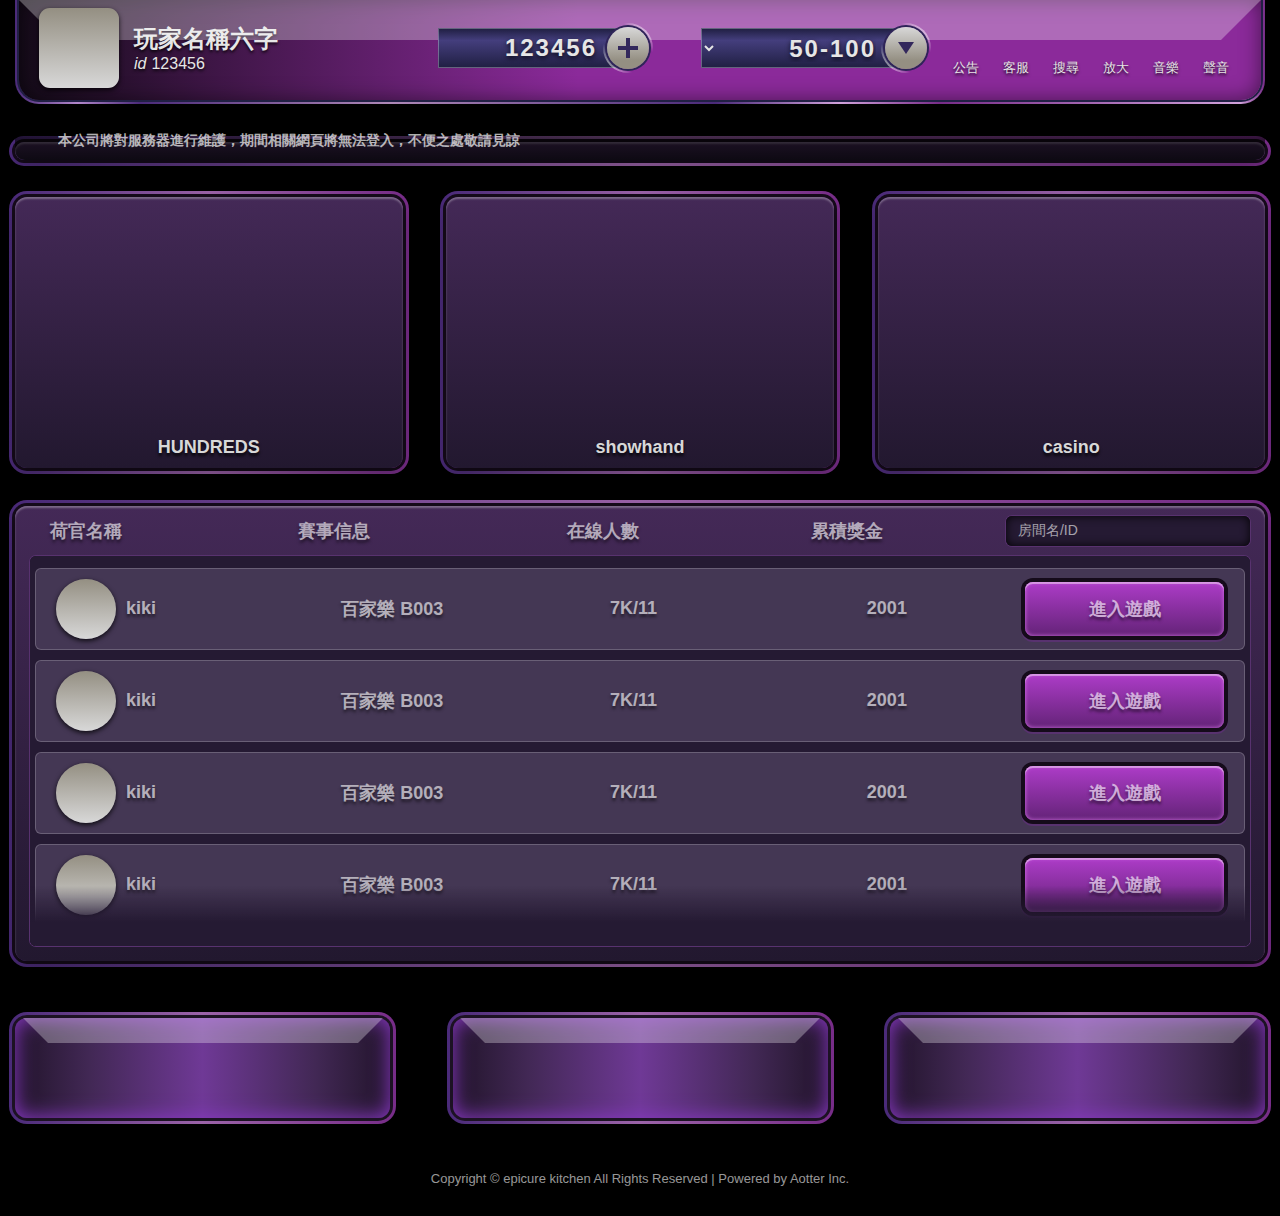
==== home.html @ fd744add "first commit" ====
<!DOCTYPE html>
<html>

<head>
    <meta charset="utf-8">
    <meta name="viewport" content="width=device-width, initial-scale=1, user-scalable=no">
    <link rel="stylesheet" href="css/custom.css">
    <!-- <link href="css/font-awesome/css/font-awesome.min.css" rel="stylesheet" type="text/css"> -->
</head>

<body>
    <div class="home maxWidth">
        <header class="homeNav">
            <nav>
                <div class="user">
                    <div class="left">
                        <i></i>
                    </div>
                    <div class="right">
                        <h4>玩家名稱六字</h4>
                        <p><i>id</i>123456</p>
                    </div>
                </div>
                <div class="menue" id="menue">
                    <ul class="list-flex">
                        <li class='monoy'>
                            <div class="left">
                                <i></i>
                            </div>
                            <div class="mid">
                                <h4>123456</h4>
                            </div>
                            <div class="right">
                                <a class='button2'></a>
                            </div>
                        </li>
                        <li class='Chip'>
                            <div class="left">
                                <i></i>
                            </div>
                            <div class="mid">
                                <select>
                                    <option value="#">50-100</option>
                                    <option value="#">100-1000</option>
                                </select>
                            </div>
                            <div class="right">
                                <a class='button2'></a>
                            </div>
                        </li>
                        <li class='setUp'><a href="#"><i></i><small>公告</small></a></li>
                        <li class='setUp'><a href="#"><i></i><small>客服</small></a></li>
                        <li class='setUp'><a href="#"><i></i><small>搜尋</small></a></li>
                        <li class='setUp'><a href="#"><i></i><small>放大</small></a></li>
                        <li class='setUp'><a href="#"><i></i><small>音樂</small></a></li>
                        <li class='setUp'><a href="#"><i></i><small>聲音</small></a></li>
                    </ul>
                </div>
                <a href="javascript:;" onclick="navButton(this)" ; class='setUps'>
                    <i></i>
                </a>
            </nav>
        </header>
        <section class="homeSlide customBox">
            <ul class="list-unstyled">
                <li>
                    <a href="#"><img src="https://i.imgur.com/O23rZud.jpg" alt=""></a>
                </li>
            </ul>
            <div class="bulletin">
                <i></i>
                <h6>本公司將對服務器進行維護，期間相關網頁將無法登入，不便之處敬請見諒</h6>
            </div>
        </section>
        <section class="Competition">
            <a href='gameRoom.html' class="hundreds customBox">
                <i></i>
                <h2></h2>
                <h5>HUNDREDS</h5>
            </a>
            <a href='gameRoom.html' class="showhand customBox">
                <i></i>
                <h2></h2>
                <h5>showhand</h5>
            </a>
            <a href='gameRoom.html' class="casino customBox">
                <i></i>
                <h2></h2>
                <h5>casino</h5>
            </a>
        </section>
        <section class="game customBox">
            <ul class="top list-flex">
                <li>
                    <h5>荷官名稱</h5>
                </li>
                <li>
                    <h5>賽事信息</h5>
                </li>
                <li>
                    <h5>在線人數</h5>
                </li>
                <li>
                    <h5>累積獎金</h5>
                </li>
                <li>
                    <input type="text" name="fname" value="房間名/ID" class="customInput">
                    <a class="seach"></a>
                </li>
            </ul>
            <div class="bottom">
                <ul>
                    <li>
                        <div class="name">
                            <i></i>
                            <h5>kiki</h5>
                        </div>
                        <div class="message">
                            <i></i>
                            <h5>百家樂 B003</h5>
                        </div>
                        <div class="people">
                            <i></i>
                            <h5>7K/11</h5>
                        </div>
                        <div class="monoy">
                            <i></i>
                            <h5>2001</h5>
                        </div>
                        <div class="enter">
                            <a href='gameRoom.html' class="button">
                                <h5>進入遊戲</h5>
                            </a>
                        </div>
                    </li>
                    <li>
                        <div class="name">
                            <i></i>
                            <h5>kiki</h5>
                        </div>
                        <div class="message">
                            <i></i>
                            <h5>百家樂 B003</h5>
                        </div>
                        <div class="people">
                            <i></i>
                            <h5>7K/11</h5>
                        </div>
                        <div class="monoy">
                            <i></i>
                            <h5>2001</h5>
                        </div>
                        <div class="enter">
                            <a href='gameRoom.html' class="button">
                                <h5>進入遊戲</h5>
                            </a>
                        </div>
                    </li>
                    <li>
                        <div class="name">
                            <i></i>
                            <h5>kiki</h5>
                        </div>
                        <div class="message">
                            <i></i>
                            <h5>百家樂 B003</h5>
                        </div>
                        <div class="people">
                            <i></i>
                            <h5>7K/11</h5>
                        </div>
                        <div class="monoy">
                            <i></i>
                            <h5>2001</h5>
                        </div>
                        <div class="enter">
                            <a href='gameRoom.html' class="button">
                                <h5>進入遊戲</h5>
                            </a>
                        </div>
                    </li>
                    <li>
                        <div class="name">
                            <i></i>
                            <h5>kiki</h5>
                        </div>
                        <div class="message">
                            <i></i>
                            <h5>百家樂 B003</h5>
                        </div>
                        <div class="people">
                            <i></i>
                            <h5>7K/11</h5>
                        </div>
                        <div class="monoy">
                            <i></i>
                            <h5>2001</h5>
                        </div>
                        <div class="enter">
                            <a href='gameRoom.html' class="button">
                                <h5>進入遊戲</h5>
                            </a>
                        </div>
                    </li>
                    <li>
                        <div class="name">
                            <i></i>
                            <h5>kiki</h5>
                        </div>
                        <div class="message">
                            <i></i>
                            <h5>百家樂 B003</h5>
                        </div>
                        <div class="people">
                            <i></i>
                            <h5>7K/11</h5>
                        </div>
                        <div class="monoy">
                            <i></i>
                            <h5>2001</h5>
                        </div>
                        <div class="enter">
                            <a href='gameRoom.html' class="button">
                                <h5>進入遊戲</h5>
                            </a>
                        </div>
                    </li>
                    <li>
                        <div class="name">
                            <i></i>
                            <h5>kiki</h5>
                        </div>
                        <div class="message">
                            <i></i>
                            <h5>百家樂 B003</h5>
                        </div>
                        <div class="people">
                            <i></i>
                            <h5>7K/11</h5>
                        </div>
                        <div class="monoy">
                            <i></i>
                            <h5>2001</h5>
                        </div>
                        <div class="enter">
                            <a href='gameRoom.html' class="button">
                                <h5>進入遊戲</h5>
                            </a>
                        </div>
                    </li>
                </ul>
            </div>
        </section>
        <section class="starGame">
            <a href='gameRoom.html' class="customBox"><i></i><h2></h2></a>
            <a href='gameRoom.html' class="customBox"><i></i><h2></h2></a>
            <a href='gameRoom.html' class="customBox"><i></i><h2></h2></a>
        </section>
        <footer>
            <small>Copyright © epicure kitchen All Rights Reserved | Powered by Aotter Inc.</small>
        </footer>
    </div>
    <script type="text/javascript" src="js/custom.js"></script>
</body>

</html>
---- css/custom.css ----
@charset "UTF-8";
html,
body,
div,
span,
applet,
object,
iframe,
h1,
h2,
h3,
h4,
h5,
h6,
p,
blockquote,
pre,
a,
abbr,
acronym,
address,
big,
cite,
code,
del,
dfn,
em,
font,
img,
ins,
kbd,
q,
s,
samp,
small,
strike,
strong,
sub,
sup,
tt,
var,
b,
u,
i,
center,
dl,
dt,
dd,
ol,
ul,
li,
fieldset,
form,
label,
legend,
table,
caption,
tbody,
tfoot,
thead,
tr,
th,
td {
    margin: 0;
    padding: 0;
    border: 0;
    outline: 0;
    font-size: 100%;
    vertical-align: baseline;
    background: transparent;
}

*,
*:before,
*:after {
    -webkit-box-sizing: border-box;
    -moz-box-sizing: border-box;
    box-sizing: border-box;
}

html {
    font-family: Helvetica, Arila, 'LiHei Pro', 'Microsoft JhengHei', '新細明體', serif;
    -ms-text-size-adjust: 100%;
    -webkit-text-size-adjust: 100%;
    color: #666;
    -webkit-tap-highlight-color: transparent;
    /*iOS*/
    font-smoothing: antialiased;
    text-rendering: optimizeLegibility;
    overflow-x: hidden;
    /* font-size: 87.5%; */
}

body {
    margin: 0;
    background: url('https://i.imgur.com/5rERRuh.jpg') center no-repeat, #000 center;
    background-size: cover;
    min-height: 100vh;
}

hr {
    box-sizing: content-box;
    height: 0;
    overflow: visible;
    margin-top: 21px;
    margin-bottom: 21px;
    border: 0;
    border-top: 1px solid #ecf0f1;
}

h1,
h2,
h3,
h4,
h5,
h6 {
    font-family: inherit;
    font-weight: 700;
    color: inherit;
}

h1 {
    font-size: 60px;
}

h2 {
    font-size: 48px;
}

h3 {
    font-size: 36px;
}

h4 {
    font-size: 24px;
}

h5 {
    font-size: 18px;
}

h6 {
    font-size: 14px;
}

p {
    font-size: 16px;
}

small {
    font-size: 13px;
}

i,
small {
    display: block;
}

b,
strong {
    font-weight: bolder;
}


/*連結*/

a {
    text-decoration: none;
    display: block;
}

a:hover,
a:active {
    outline: 0;
}

a:hover:focus,
a:active:focus {
    outline-color: transparent;
}

:focus {
    outline-width: 0;
}


/*UL*/

.list-flex,
.list-unstyled,
.list-inline {
    padding-left: 0;
    list-style: none;
}

.list-inline>li {
    display: inline-block;
    padding-left: 6px;
    padding-right: 6px;
}

.list-flex {
    display: flex;
    flex-wrap: wrap;
}


/*img*/

img {
    border: 0;
    max-width: 100%;
    vertical-align: middle;
}

.img-responsive {
    display: block;
    width: 100%;
    height: auto;
}


/*form*/

.customInput {
    border: none;
    box-shadow: 0 2px 0 1px #58326f, inset 0 6px 5px rgba(0, 0, 0, .9), inset 0 0 0 20px #251a33;
    background: #251a33;
    border-radius: 6px;
    width: 100%;
    height: 40px;
    padding: 12px;
    color: rgba(255, 255, 255, .6);
    font-size: 14px;
}


/*btn*/

.button {
    border-radius: 8px;
    background: linear-gradient(#ad3cc8, #642378);
    color: #fff;
    display: flex;
    justify-content: center;
    align-items: center;
    box-shadow: inset 0 2px 0 rgba(255, 255, 255, .4), inset 0 0 4px #d770e8, 0 0 0 4px #150b1a, 0 2px 0 4px #58326f;
}

.button>.text {
    text-shadow: 0 5px 4px rgba(0, 0, 0, .8);
}

.button:hover {
    background: linear-gradient(#ba4cd4, #6c2582);
}


/*title*/


/*custom*/

.maxWidth {
    max-width: 1280px;
    margin: auto;
    display: flex;
    flex-wrap: wrap;
    justify-content: space-between;
    min-height: 100vh;
}

@media (max-width: 1340px) {
    .maxWidth {
        padding: 0 15px;
    }
}


/* section {
    padding: 100px 0;
} */

.flex {
    display: flex;
    justify-content: center;
    align-content: center;
}

.customBox {
    background: linear-gradient(#442957, #22182f);
    position: relative;
    box-shadow: 0 10px 20px rgba(0, 0, 0, .3), 0 0 0 4px #150b1a, inset 0 2px 2px rgba(255, 255, 255, .3);
    border-radius: 20px;
}

.customBox::before {
    content: '';
    position: absolute;
    top: 0;
    right: 0;
    bottom: 0;
    left: 0;
    z-index: -1;
    border-radius: 30px;
    background: linear-gradient(to right, #4a2a79, #9b63a8 50%, #772c88);
    margin: -10px;
    box-shadow: 0 10px 20px rgba(0, 0, 0, .7);
}


/*****************************************login************************************/

.login {
    position: relative;
    display: flex;
    flex-direction: column;
    justify-content: space-between;
    min-height: 100vh;
}

.login .language {
    padding: 20px 30px;
    text-align: right;
}

.login .language select {
    border: none;
    background: #000;
    color: #fff;
    opacity: .6;
    font-size: 15px;
    /* font-weight: bold; */
}

.login .box {
    padding: 0 20px;
}

.login .title {
    text-align: center;
}

.login .customBox {
    width: 680px;
    height: 380px;
    padding: 70px 65px 65px;
    margin: auto;
}

.login .customBox>.flex>.left {
    width: calc(100% - 285px);
    display: flex;
    justify-content: center;
    align-items: center;
    padding-right: 80px;
}

.login .customBox>.flex>.right {
    width: 285px;
}

.login .right input+input {
    margin-top: 15px;
}

.login .right .button {
    width: 100%;
    height: 50px;
    margin-top: 30px;
}

.login .right .flex {
    margin-top: 18px;
    justify-content: space-between;
}

.login .right .left {
    width: 145px;
}

.login .right .right {
    width: 120px;
}

.login .right .right .button {
    margin-top: 0;
    height: 40px;
}

.login .service {
    margin-top: 25px;
    display: flex;
    justify-content: center;
    align-items: flex-end;
}

.login .service h4 {
    color: #fff;
    text-shadow: 0 2px 3px rgba(0, 0, 0, .9);
}

.login .service i {
    width: 27px;
    height: 27px;
    background: url('https://i.imgur.com/DABDVmJ.png') no-repeat;
    margin-right: 5px;
}

.login .remark {
    text-align: center;
    padding: 15px;
}

@media (max-width: 780px) {
    .login .customBox {
        width: auto;
        max-width: 380px;
        height: auto;
        padding: 40px;
    }
    .login .customBox>.flex {
        display: block;
    }
    .login .customBox>.flex>.right {
        width: 100%;
    }
    .login .right .button {
        margin-top: 20px;
    }
    .login .customBox>.flex>.left {
        width: 100%;
        padding-right: 0;
        margin-bottom: 30px;
    }
    .login .customBox>.flex>.left img {
        width: 110px;
    }
}

@media (max-width: 480px) {
    .login .customBox {
        padding: 40px 30px;
    }
    .login .right .left {
        width: calc(100% - 120px);
        ;
    }
    .login .right .right {
        width: 100px;
    }
    .login .service i {
        display: none;
    }
}


/*****************************************home************************************/


/*homeNav*/

.homeNav {
    width: 100%;
    margin-bottom: 3%;
    background: linear-gradient(to right, #4a2a79, #b287cb 5%, #4a2a79 10%, #ae88b7 30%, #4a2a79 56%, #d1a2db 66%, #772c88 74%, #d1a2db 98%, #772c88);
    padding: 0 4px 4px;
    border-radius: 0 0 24px 24px;
    height: 104px;
}

.homeNav nav,
.homeNav nav ul li {
    display: flex;
    align-items: center;
}

.homeNav nav {
    padding: 8px 20px 12px;
    justify-content: space-between;
    background: linear-gradient(to right, #150b19, #8b2a9a 45%);
    border-bottom-left-radius: 20px;
    border-bottom-right-radius: 20px;
    position: relative;
    box-shadow: 0 0 0 2px #212044, inset 0 0 20px rgba(0, 0, 0, .5);
}

.homeNav nav::before {
    content: '';
    position: absolute;
    width: 100%;
    height: 0;
    border-color: rgba(255, 255, 255, .3) transparent transparent transparent;
    border-style: solid;
    border-width: 40px;
    left: 0;
    top: 0;
}

.homeNav .user {
    color: #e6e6e6;
    text-shadow: 0 2px 3px rgba(0, 0, 0, .8);
    display: flex;
    align-items: center;
}

.homeNav .user .left {
    margin-right: 15px;
    z-index: 1;
}

.homeNav .user .left i {
    width: 80px;
    height: 80px;
    background: url('https://i.imgur.com/Wcp8I8o.png') no-repeat center;
    background-clip: content-box;
    padding: 2px;
    position: relative;
    border-radius: 12px;
}

.homeNav .user .left i:after {
    content: '';
    position: absolute;
    top: 0;
    right: 0;
    bottom: 0;
    left: 0;
    z-index: -1;
    border-radius: 11px;
    background: linear-gradient( to bottom, #948f82, #d8d8d8);
    box-shadow: 0 2px 5px rgba(0, 0, 0, 0.8);
}

.homeNav .user .right p {
    display: flex;
}

.homeNav .user .right i {
    margin-right: 5px;
}

.homeNav .menue {
    z-index: 2;
}

.homeNav .monoy,
.homeNav .Chip {
    margin: 0 10px;
}

.homeNav .monoy i,
.homeNav .Chip i {
    background: url('https://i.imgur.com/gWvQ2n2.png') no-repeat;
    width: 80px;
    height: 55px;
    z-index: 1;
    position: relative;
}

.homeNav .monoy .mid,
.homeNav .Chip .mid select {
    padding: 5px 25px;
    background: linear-gradient(to bottom, #212044, #443e7d 30%, #212044);
    border: 1px solid rgba(255, 255, 255, .3);
    min-width: 185px;
    letter-spacing: 2px;
    text-align: right;
    margin-left: -40px;
    margin-right: -20px;
    height: 40px;
    font-size: 24px;
    color: inherit;
    font-weight: bold;
    text-shadow: 0 2px 5px rgba(0, 0, 0, .8);
}

.homeNav .monoy .right,
.homeNav .Chip .right {
    background: linear-gradient(to left bottom, #fff, rgba(0, 0, 0, 0) 30%, rgba(0, 0, 0, 0) 70%, #fff);
    padding: 4px;
    border-radius: 50%;
}

.homeNav .monoy .right .button2,
.homeNav .Chip .right .button2 {
    width: 42px;
    height: 42px;
    border-radius: 50%;
    display: flex;
    justify-content: center;
    align-items: center;
    background: linear-gradient(to bottom, #d8d8d8, #948f82 80%);
    box-shadow: 0 0 0 2px #2e2458;
}

.homeNav .monoy .button2,
.homeNav .Chip .button2 {
    position: relative;
}

.homeNav .monoy .button2::before,
.homeNav .monoy .button2::after {
    content: '';
    width: 4px;
    height: 20px;
    background: #33285c;
    position: absolute;
}

.homeNav .monoy .button2::after {
    width: 20px;
    height: 4px;
}

.homeNav .Chip i {
    background: url('https://i.imgur.com/xJEST7K.png') no-repeat;
    width: 68px;
    height: 60px;
}

.homeNav .Chip .mid select {
    min-width: 200px;
    padding: 5px 20px;
}

.homeNav .Chip .mid select,
.homeNav .Chip .mid option {
    text-align-last: right;
    direction: rtl;
}

.homeNav .Chip .button2::before {
    content: '';
    width: 0;
    height: 0;
    border-style: solid;
    border-width: 12px 8px 0 8px;
    border-color: #33285c transparent transparent transparent;
}

.homeNav li {
    color: #e6e6e6;
    text-shadow: 0 2px 3px rgba(0, 0, 0, .8);
    text-align: center;
    margin: 5px;
}

.homeNav .setUp small {
    color: #e6e6e6;
}

.homeNav .setUp i {
    background: url('https://i.imgur.com/fOvqa7E.png') no-repeat center;
    width: 40px;
    height: 40px;
}

.homeNav li:nth-child(4) i {
    background: url('https://i.imgur.com/wsLOZ8X.png') no-repeat center;
}

.homeNav li:nth-child(5) i {
    background: url('https://i.imgur.com/whQE0Db.png') no-repeat center;
}

.homeNav li:nth-child(6) i {
    background: url('https://i.imgur.com/DzspdBc.png') no-repeat center;
}

.homeNav li:nth-child(7) i {
    background: url('https://i.imgur.com/DNfmKYi.png') no-repeat center;
}

.homeNav li:nth-child(8) i {
    background: url('https://i.imgur.com/nfrsCwe.png') no-repeat center;
}

.homeNav .setUps {
    display: none;
    position: absolute;
    width: 40px;
    height: 40px;
    right: 30px;
    z-index: 3;
    align-items: center;
}

.homeNav .setUps i {
    width: 40px;
    height: 4px;
    background: #e6e6e6;
    box-shadow: 0 2px 3px rgba(0, 0, 0, .8);
    position: relative;
    transition: 0.3s;
}

.homeNav .setUps i::after,
.homeNav .setUps i::before {
    content: '';
    width: 100%;
    height: 4px;
    background: #e6e6e6;
    box-shadow: 0 2px 3px rgba(0, 0, 0, .8);
    position: absolute;
    transform: translateY(350%);
    transition: transform 0.3s;
}

.homeNav .setUps i::before {
    top: auto;
    transform: translateY(-350%);
}

.homeNav .setUps:hover i::after {
    transform: translateY(250%);
}

.homeNav .setUps:hover i::before {
    transform: translateY(-250%);
}

.homeNav .setUps.active i::after {
    transform: translateY(0) rotate(-45deg);
}

.homeNav .setUps.active i::before {
    transform: translateY(0) rotate(45deg);
}

.homeNav .setUps.active i {
    background-color: transparent;
    box-shadow: 0 2px 3px rgba(0, 0, 0, 0);
}

@media (max-width: 1240px) {
    .homeNav .menue {
        position: fixed;
        background: rgba(0, 0, 0, .8);
        width: 100vw;
        height: 100vh;
        right: -105%;
        top: 0;
        padding: 75px 20px 30px;
        display: flex;
        transition: .5s
    }
    .homeNav .menue.active {
        right: 0;
    }
    .homeNav .menue ul {
        max-width: 600px;
        min-height: 300px;
        padding: 30px;
        margin: auto;
        background: linear-gradient(#442957, #22182f);
        position: relative;
        box-shadow: 0 10px 20px rgba(0, 0, 0, .3), 0 0 0 4px #150b1a, inset 0 2px 2px rgba(255, 255, 255, .3);
        border-radius: 20px;
        display: flex;
        justify-content: space-between;
        flex-wrap: wrap;
    }
    .homeNav .menue ul::before {
        content: '';
        position: absolute;
        top: 0;
        right: 0;
        bottom: 0;
        left: 0;
        z-index: -1;
        border-radius: 28px;
        background: linear-gradient(to right, #4a2a79, #9b63a8 50%, #772c88);
        margin: -8px;
        box-shadow: 0 10px 20px rgba(0, 0, 0, .7);
    }
    .homeNav li.monoy,
    .homeNav li.Chip {
        width: 48%;
        margin: 0 0 20px;
        position: relative;
    }
    .homeNav li.setUp {
        width: 30%;
        margin: 8px;
    }
    .homeNav li.setUp a {
        width: 100%;
        padding: 10px;
        border-radius: 8px;
        background: linear-gradient(#ad3cc8, #642378);
        color: #fff;
        display: flex;
        justify-content: center;
        align-items: center;
        box-shadow: inset 0 2px 0 rgba(255, 255, 255, .4), inset 0 0 4px #d770e8, 0 0 0 4px #150b1a, 0 2px 0 4px #58326f;
    }
    .homeNav li.setUp small {
        font-size: 18px;
        font-weight: bold;
        margin-left: 7px;
        margin-bottom: 3px;
        text-shadow: 0 3px 2px rgba(0, 0, 0, .8);
    }
    .homeNav .setUps {
        display: flex;
    }
}

@media (max-width: 740px) {
    .homeNav .monoy .mid,
    .homeNav .Chip .mid,
    .homeNav .Chip .mid select,
    .homeNav li.monoy,
    .homeNav li.Chip {
        width: 100%;
    }
    .homeNav .Chip .mid {
        padding: 0 30px;
    }
    .homeNav .Chip .mid select {
        margin-left: 0;
        margin-right: 0;
    }
    .homeNav .Chip .left,
    .homeNav .Chip .right {
        position: absolute;
        top: -5px;
        left: 0;
    }
    .homeNav .Chip .right {
        left: auto;
        right: 0;
    }
    .homeNav li.setUp {
        width: 47%;
    }
}

@media (max-width: 660px) {
    /* .homeNav  .Chip .mid select {
        width: 130%;
    } */
    .homeNav .menue ul {
        padding: 20px 10px;
    }
    .homeNav li.monoy,
    .homeNav li.Chip {
        margin: 0 0 10px;
    }
    .homeNav li.setUp {
        width: 100%;
    }
    .homeNav li.setUp a {
        padding: 5px 10px;
    }
}

@media (max-width: 420px) {
    .homeNav {
        height: 83px;
    }
    .homeNav nav {
        padding: 8px 10px 12px;
    }
    .homeNav .user .left {
        margin-right: 5px;
    }
    .homeNav .user .left i {
        width: 60px;
        height: 60px;
    }
    .homeNav .user .right h4 {
        font-size: 18px;
    }
    .homeNav .setUps {
        right: 15px;
    }
}

.home .customBox {
    box-shadow: 0 10px 20px rgba(0, 0, 0, .3), 0 0 0 3px #150b1a, inset 0 2px 2px rgba(255, 255, 255, .3);
    border-radius: 12px;
}

.home .customBox::before {
    margin: -6px;
    border-radius: 18px;
}


/*homeSlide*/

.home .homeSlide {
    width: 40%;
    position: relative;
    margin-bottom: 3%;
}

.home .homeSlide ul {
    border-radius: 10px;
    overflow: hidden;
}

.home .homeSlide img {
    width: 100%;
}

.home .homeSlide .bulletin {
    position: absolute;
    bottom: 0;
    display: flex;
    align-items: center;
    width: 100%;
    background: linear-gradient(to bottom, rgba(0, 0, 0, 0), rgba(0, 0, 0, .6) 60%);
    height: 50px;
    padding: 20px 5px 5px;
    border-radius: 10px;
}

.home .homeSlide .bulletin i {
    background: url('https://i.imgur.com/jeAuH46.png') no-repeat center;
    width: 28px;
    height: 28px;
    margin-right: 10px;
    flex-shrink: 0;
}

.home .homeSlide .bulletin h6 {
    overflow: hidden;
    white-space: nowrap;
    margin-bottom: 3px;
    color: rgba(255, 255, 255, .7);
}

.home .Competition {
    width: 58%;
    display: flex;
    justify-content: space-between;
    margin-bottom: 3%;
    flex-wrap: wrap;
}

.home .Competition>.customBox {
    width: 31%;
    text-align: center;
    padding: 20px 0 5px;
    background: url('https://i.imgur.com/WSfuQCE.png') no-repeat bottom right, linear-gradient(#442957, #22182f);
    cursor: pointer;
}

.home .Competition>.customBox:before {
    transition: .5s
}

.home .Competition>.customBox:hover:before {
    box-shadow: 0 0 20px rgb(224, 117, 255);
}

.home .Competition>.customBox i {
    width: 180px;
    height: 180px;
    margin: auto;
}

.home .Competition>.customBox h2 {
    /* width: 150px; */
    height: 50px;
    margin: auto;
}

.home .Competition>.customBox h5 {
    color: #d8d8d8;
    text-shadow: 0 3px 3px rgba(0, 0, 0, .8);
}

.home .hundreds i {
    background: url('https://i.imgur.com/EViNVXq.png') no-repeat center;
    background-size: 100%;
}

.home .hundreds h2 {
    background: url('https://i.imgur.com/fr9QGAd.png') no-repeat center;
}

.home .showhand i {
    background: url('https://i.imgur.com/dcagMyT.png') no-repeat center;
    background-size: 100%;
}

.home .showhand h2 {
    background: url('https://i.imgur.com/1Us1N1L.png') no-repeat center;
}

.home .casino i {
    background: url('https://i.imgur.com/K7aY36n.png') no-repeat center;
    background-size: 100%;
}

.home .casino h2 {
    background: url('https://i.imgur.com/xoYwb9i.png') no-repeat center;
}

.home .game {
    width: 70%;
    margin-bottom: 3%;
}

.home .game h5 {
    color: #fff;
    opacity: .6;
    text-shadow: 0 3px 3px rgba(0, 0, 0, .8);
}

.home .game .top {
    padding: 10px 15px;
    align-items: center;
    justify-content: space-between;
    flex-wrap: inherit;
}

.home .game .top li:not(:nth-child(5)) {
    /* flex-shrink: 0; */
}

.home .game .top li:nth-child(1) {
    padding-left: 20px;
    width: 22%;
}

.home .game .top li:nth-child(2) {
    width: 22%;
}

.home .game .top li:nth-child(3) {
    width: 20%;
}

.home .game .top li:nth-child(4) {
    width: 16%;
}

.home .game .top li:nth-child(5) {
    width: 20%;
}

.home .game .top .customInput {
    height: 30px;
    padding: 5px 30px 5px 12px;
    box-shadow: 0 0 0 1px #58326f, inset 0 0 10px rgba(0, 0, 0, .9), inset 0 0 0 20px #251a33;
}

.home .game .top li:last-child {
    position: relative;
}

.home .game .top .seach {
    width: 25px;
    height: 25px;
    position: absolute;
    background: url('https://i.imgur.com/chqaeGI.png') no-repeat center;
    right: 5px;
    top: 5px;
}

.home .game .bottom {
    margin: 0 15px 15px;
    position: relative;
    box-shadow: 0 0 0 1px #58326f, inset 0 0 10px rgba(0, 0, 0, .9);
    border-radius: 6px;
    overflow: hidden;
}

.home .game .bottom::after {
    content: '';
    width: 100%;
    height: 60px;
    position: absolute;
    bottom: 0;
    background: linear-gradient(transparent, #251a33 60%);
    left: 0;
    z-index: 1;
}

.home .game .bottom ul {
    background: #251a33;
    padding: 12px 5px;
    height: 390px;
    overflow-y: scroll;
}

.home .game .bottom ul::-webkit-scrollbar-track {
    /* -webkit-box-shadow: inset 0 0 6px rgba(0, 0, 0, 0.3); */
    border-radius: 10px;
    background-color: #443754;
}

.home .game .bottom ul::-webkit-scrollbar {
    width: 12px;
    background-color: #443754;
}

.home .game .bottom ul::-webkit-scrollbar-thumb {
    border-radius: 10px;
    /* -webkit-box-shadow: inset 0 0 6px rgba(0, 0, 0, .3); */
    background-color: #a69bad;
}

.home .game .bottom li {
    padding: 10px 20px;
    border-radius: 6px;
    background: #443754;
    border: 1px solid rgba(255, 255, 255, .2);
    /* justify-content: space-between; */
    display: flex;
    flex-wrap: wrap;
}

.home .game .bottom li+li {
    margin-top: 10px;
}

.home .game .bottom li>div {
    display: flex;
    align-items: center;
    z-index: 1;
}

.home .game .bottom .name {
    width: 21%;
}

.home .game .bottom .name i {
    width: 60px;
    height: 60px;
    background: url('https://i.imgur.com/Wcp8I8o.png') no-repeat center;
    background-clip: content-box;
    padding: 1px;
    position: relative;
    border-radius: 50%;
    margin-right: 10px;
}

.home .game .bottom .name i:after {
    content: '';
    position: absolute;
    top: 0;
    right: 0;
    bottom: 0;
    left: 0;
    z-index: -1;
    border-radius: 50%;
    background: linear-gradient( to bottom, #948f82, #d8d8d8);
    box-shadow: 0 2px 5px rgba(0, 0, 0, 0.8);
}

.home .game .bottom .message {
    width: 23%;
}

.home .game .bottom .people {
    width: 22%;
}

.home .game .bottom .monoy {
    width: 17%;
}

.home .game .bottom .message i,
.home .game .bottom .monoy i,
.home .game .bottom .people i {
    width: 35px;
    height: 30px;
    background: url('https://i.imgur.com/MQOKaJM.png') no-repeat center;
    margin-right: 5px;
}

.home .game .bottom .monoy i {
    background: url('https://i.imgur.com/B9NdtBp.png') no-repeat center;
}

.home .game .bottom .message i {
    background: url('https://i.imgur.com/CTgqUxy.png') no-repeat center;
}

.home .game .bottom .enter {
    width: 17%;
}

.home .game .bottom .button {
    padding: 15px;
    width: 100%;
}

.home .starGame {
    width: 28%;
    margin-bottom: 3%;
    display: flex;
    flex-direction: column;
    justify-content: space-between;
    flex-wrap: wrap;
}

.home .starGame a {
    position: relative;
    margin-top: 40px;
    /* padding: 35px 20px 20px 135px; */
    background: linear-gradient(to right, #21142a, #422855 20%, #6f3996 50%, #422855 80%, #21142a);
    box-shadow: 0 0 0 3px #1c1223, inset 0 0 20px 1px rgb(136, 56, 195);
    padding: 20px 15px;
    display: flex;
    justify-content: center;
    height: 100px;
    width: 100%;
}

.home .starGame a::after {
    content: '';
    position: absolute;
    width: 96%;
    height: 0;
    border-color: rgba(255, 255, 255, .3) transparent transparent transparent;
    border-style: solid;
    border-width: 25px;
    left: 2%;
    top: 0;
}

.home .starGame .customBox:before {
    transition: .5s
}

.home .starGame .customBox:hover:before {
    box-shadow: 0 0 20px rgb(224, 117, 255);
}

.home .starGame i {
    position: relative;
    bottom: 50px;
    width: 140px;
    height: 140px;
    z-index: 1;
}

.home .starGame a:last-child i {
    width: 125px;
}

.home .starGame h2 {
    width: 205px;
    /* height: 55px; */
    position: relative;
    /* top: 6px; */
}

.home .starGame a:nth-child(1) i {
    background: url('https://i.imgur.com/C8kUZEC.png') no-repeat center;
    background-size: 100%;
}

.home .starGame a:nth-child(1) h2 {
    background: url('https://i.imgur.com/AtB5mb7.png') no-repeat center;
    background-size: 100%;
}

.home .starGame a:nth-child(2) i {
    background: url('https://i.imgur.com/QzOtcBd.png') no-repeat center;
    background-size: 100%;
}

.home .starGame a:nth-child(2) h2 {
    background: url('https://i.imgur.com/h8MfCb8.png') no-repeat center;
    background-size: 100%;
}

.home .starGame a:nth-child(3) i {
    background: url('https://i.imgur.com/5lZkePN.png') no-repeat center;
    background-size: 100%;
}

.home .starGame a:nth-child(3) h2 {
    background: url('https://i.imgur.com/e8HY5hN.png') no-repeat center;
    background-size: 100%;
}

.home footer {
    margin-top: -20px;
}

footer {
    color: rgba(255, 255, 255, .6);
    width: 100%;
    text-align: center;
    padding: 15px;
    min-height: 45px;
}

@media (max-width: 1340px) {
    /* .home {
        padding: 0 40px;
    } */
    .home .game,
    .home .starGame,
    .home .Competition,
    .home .homeSlide {
        width: 100%;
    }
    .home .Competition>.customBox {
        padding: 10px 0;
    }
    .home .starGame {
        flex-direction: row;
    }
    .home .starGame a {
        width: 30%;
        margin-top: 20px;
    }
    footer {
        margin-top: 0;
        padding: 15px 20px 30px;
    }
    .home footer {
        margin-top: 0;
    }
}

@media (max-width: 1100px) {
    .home .starGame a {
        height: 90px;
    }
}

@media (max-width: 890px) {
    .home .starGame a {
        height: 75px;
    }
    .home .game .top li:nth-child(1),
    .home .game .top li:nth-child(3),
    .home .game .top li:nth-child(4) {
        display: none;
    }
    .home .game .top li:last-child {
        width: 40%;
    }
    .home .game .bottom ul {
        display: flex;
        flex-wrap: wrap;
        justify-content: space-around;
        padding: 8px;
    }
    .home .game .bottom li+li,
    .home .game .bottom li {
        width: 49%;
        margin: 5px 0;
    }
    .home .game .bottom .enter,
    .home .game .bottom .monoy,
    .home .game .bottom .people,
    .home .game .bottom .message,
    .home .game .bottom .name {
        width: 100%;
        margin-bottom: 10px;
        display: flex;
        justify-content: space-between;
    }
}

@media (max-width: 780px) {
    /* .home {
        padding: 0 20px;
    } */
    .home .starGame a {
        height: 70px;
        padding: 15px 10px;
    }
}

@media (max-width: 620px) {
    .home .homeNav {
        margin-bottom: 15px;
    }
    .home .game,
    .home .homeSlide,
    .home .Competition {
        margin-bottom: 20px;
    }
    .home .Competition>.customBox+a {
        margin-top: 20px;
    }
    .home .game .top li:nth-child(2) {
        width: 80px;
        flex-shrink: 0;
    }
    .home .game .top li:last-child {
        width: calc(100% - 100px);
    }
    .home .game .top {
        padding: 10px;
    }
    .home .game .bottom {
        margin: 0 10px 10px;
    }
    .home .game .bottom li+li,
    .home .game .bottom li,
    .home .Competition>.customBox {
        width: 100%;
    }
    .home .starGame a {
        width: 100%;
        height: 100px;
        margin-top: 50px;
        justify-content: flex-start;
        padding: 20px;
    }
    .home .starGame a:first-child {
        margin-top: 30px;
    }
    .home .starGame a:last-child i {
        width: 120px;
    }
}

@media (max-width: 480px) {
    .home .starGame a {
        padding: 20px 15px 20px 5px;
    }
}


/*****************************************gameRoom************************************/

.gameRoom.maxWidth {
    display: block;
}

.gameRoom .homeNav {
    margin-bottom: 20px;
}

.gameRoom canvas {
    width: 100%;
    border: 3px solid #5a3682;
    border-radius: 12px;
    background: #120e17;
    /* background: #555; */
    padding: 2px;
}
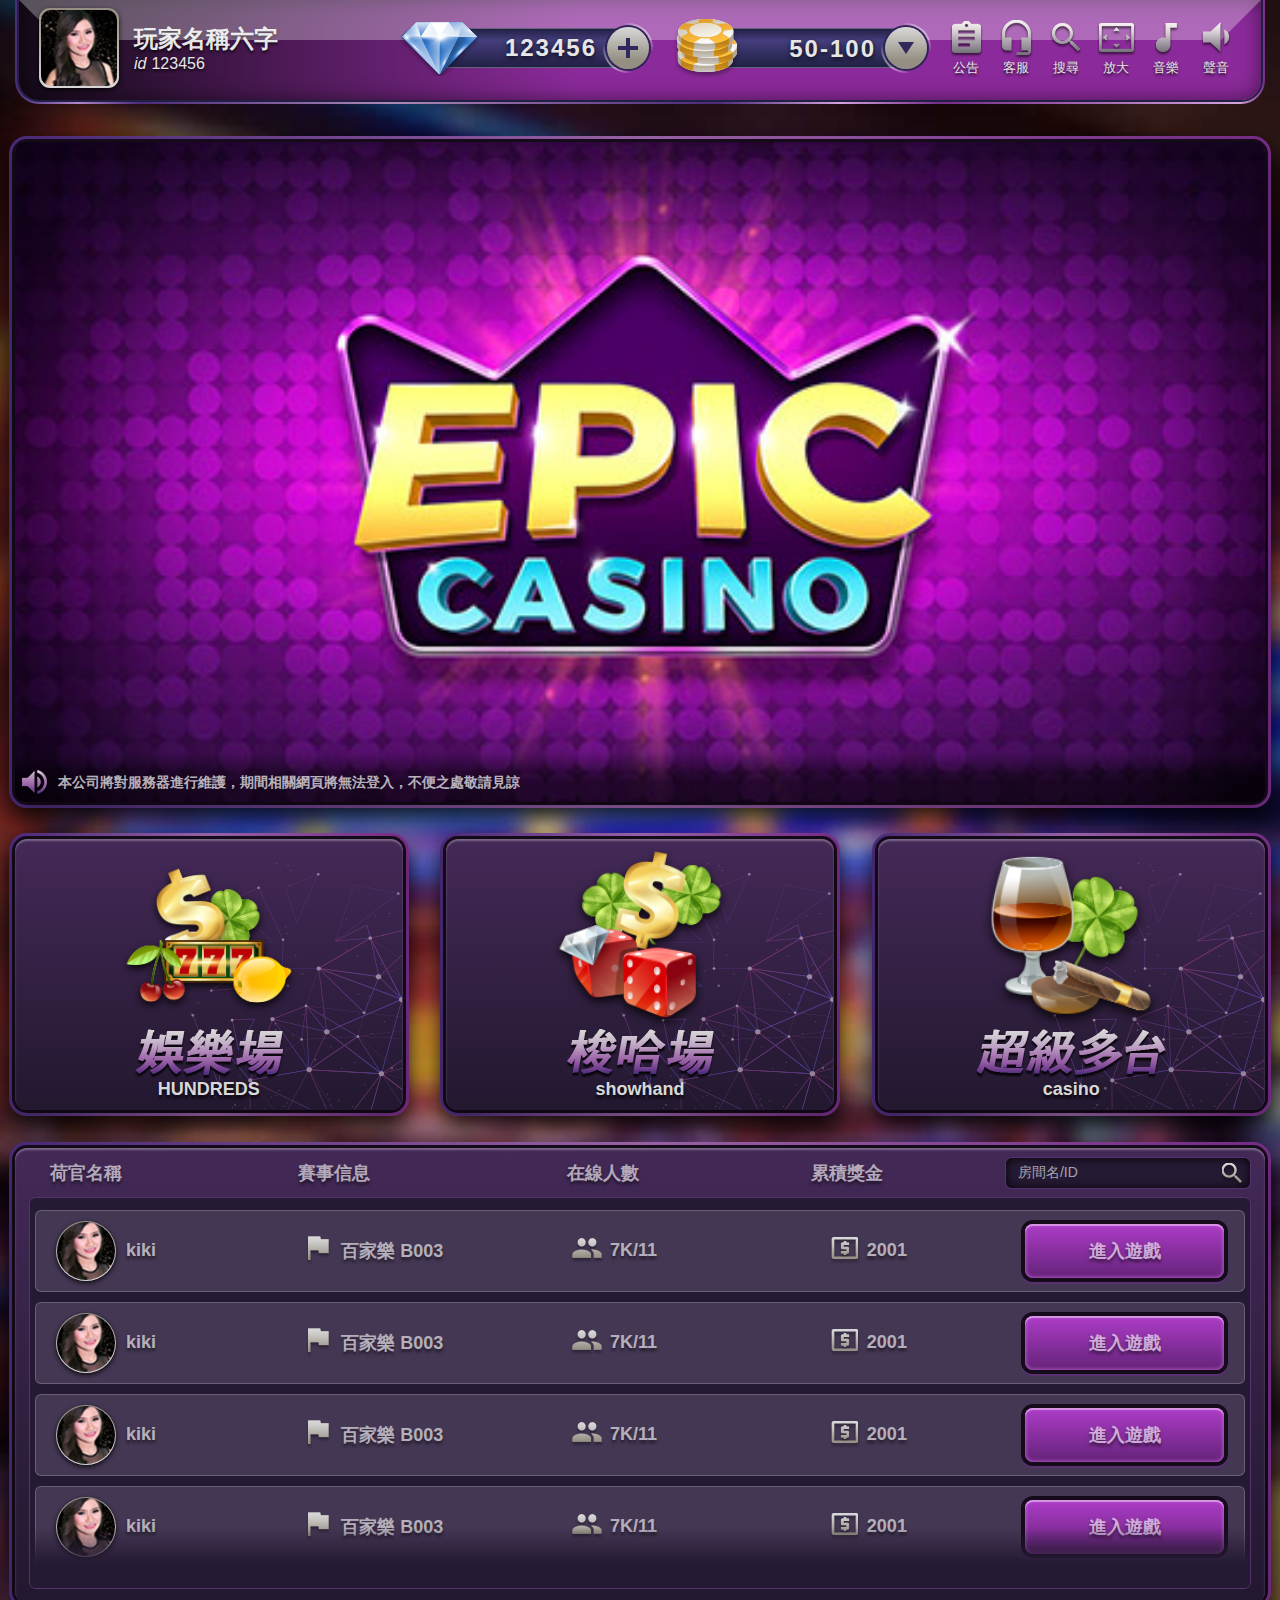
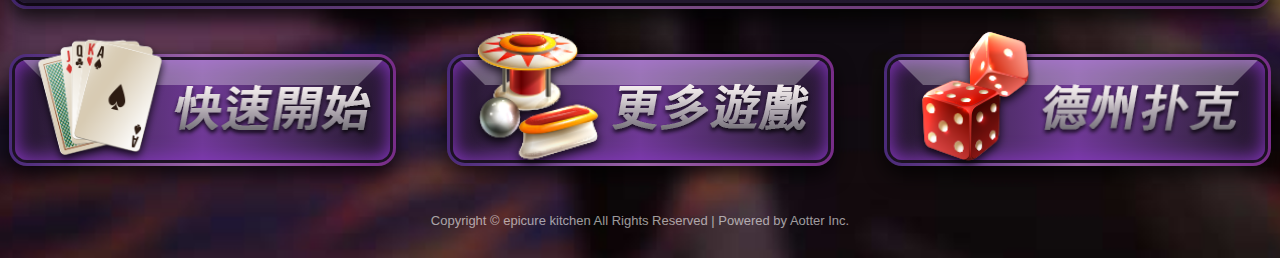
==== commit c5814b0b: "ok" ====
--- a/home.html
+++ b/home.html
@@ -64,7 +64,7 @@
         <section class="homeSlide customBox">
             <ul class="list-unstyled">
                 <li>
-                    <a href="#"><img src="https://i.imgur.com/O23rZud.jpg" alt=""></a>
+                    <a href="#"><img src="./img/ho_s01.jpg" alt=""></a>
                 </li>
             </ul>
             <div class="bulletin">
--- a/css/custom.css
+++ b/css/custom.css
@@ -93,7 +93,7 @@
 
 body {
     margin: 0;
-    background: url('https://i.imgur.com/5rERRuh.jpg') center no-repeat, #000 center;
+    background: url('../img/bg.jpg') center no-repeat, #000 center;
     background-size: cover;
     min-height: 100vh;
 }
@@ -403,7 +403,7 @@
 .login .service i {
     width: 27px;
     height: 27px;
-    background: url('https://i.imgur.com/DABDVmJ.png') no-repeat;
+    background: url('../img/login_phone.png') no-repeat;
     margin-right: 5px;
 }
 
@@ -512,7 +512,7 @@
 .homeNav .user .left i {
     width: 80px;
     height: 80px;
-    background: url('https://i.imgur.com/Wcp8I8o.png') no-repeat center;
+    background: url('../img/ho_i41.png') no-repeat center;
     background-clip: content-box;
     padding: 2px;
     position: relative;
@@ -551,7 +551,7 @@
 
 .homeNav .monoy i,
 .homeNav .Chip i {
-    background: url('https://i.imgur.com/gWvQ2n2.png') no-repeat;
+    background: url('../img/ho_i21.png') no-repeat;
     width: 80px;
     height: 55px;
     z-index: 1;
@@ -614,7 +614,7 @@
 }
 
 .homeNav .Chip i {
-    background: url('https://i.imgur.com/xJEST7K.png') no-repeat;
+    background: url('../img/ho_i22.png') no-repeat;
     width: 68px;
     height: 60px;
 }
@@ -651,29 +651,29 @@
 }
 
 .homeNav .setUp i {
-    background: url('https://i.imgur.com/fOvqa7E.png') no-repeat center;
+    background: url('../img/ho_i01.png') no-repeat center;
     width: 40px;
     height: 40px;
 }
 
 .homeNav li:nth-child(4) i {
-    background: url('https://i.imgur.com/wsLOZ8X.png') no-repeat center;
+    background: url('../img/ho_i02.png') no-repeat center;
 }
 
 .homeNav li:nth-child(5) i {
-    background: url('https://i.imgur.com/whQE0Db.png') no-repeat center;
+    background: url('../img/ho_i03.png') no-repeat center;
 }
 
 .homeNav li:nth-child(6) i {
-    background: url('https://i.imgur.com/DzspdBc.png') no-repeat center;
+    background: url('../img/ho_i04.png') no-repeat center;
 }
 
 .homeNav li:nth-child(7) i {
-    background: url('https://i.imgur.com/DNfmKYi.png') no-repeat center;
+    background: url('../img/ho_i05.png') no-repeat center;
 }
 
 .homeNav li:nth-child(8) i {
-    background: url('https://i.imgur.com/nfrsCwe.png') no-repeat center;
+    background: url('../img/ho_i06.png') no-repeat center;
 }
 
 .homeNav .setUps {
@@ -919,7 +919,7 @@
 }
 
 .home .homeSlide .bulletin i {
-    background: url('https://i.imgur.com/jeAuH46.png') no-repeat center;
+    background: url('../img/ho_i08.png') no-repeat center;
     width: 28px;
     height: 28px;
     margin-right: 10px;
@@ -945,7 +945,7 @@
     width: 31%;
     text-align: center;
     padding: 20px 0 5px;
-    background: url('https://i.imgur.com/WSfuQCE.png') no-repeat bottom right, linear-gradient(#442957, #22182f);
+    background: url('../img/ho_bg.png') no-repeat bottom right, linear-gradient(#442957, #22182f);
     cursor: pointer;
 }
 
@@ -975,30 +975,30 @@
 }
 
 .home .hundreds i {
-    background: url('https://i.imgur.com/EViNVXq.png') no-repeat center;
+    background: url('../img/ho_i31.png') no-repeat center;
     background-size: 100%;
 }
 
 .home .hundreds h2 {
-    background: url('https://i.imgur.com/fr9QGAd.png') no-repeat center;
+    background: url('../img/ho_t01.png') no-repeat center;
 }
 
 .home .showhand i {
-    background: url('https://i.imgur.com/dcagMyT.png') no-repeat center;
+    background: url('../img/ho_i32.png') no-repeat center;
     background-size: 100%;
 }
 
 .home .showhand h2 {
-    background: url('https://i.imgur.com/1Us1N1L.png') no-repeat center;
+    background: url('../img/ho_t02.png') no-repeat center;
 }
 
 .home .casino i {
-    background: url('https://i.imgur.com/K7aY36n.png') no-repeat center;
+    background: url('../img/ho_i33.png') no-repeat center;
     background-size: 100%;
 }
 
 .home .casino h2 {
-    background: url('https://i.imgur.com/xoYwb9i.png') no-repeat center;
+    background: url('../img/ho_t03.png') no-repeat center;
 }
 
 .home .game {
@@ -1058,7 +1058,7 @@
     width: 25px;
     height: 25px;
     position: absolute;
-    background: url('https://i.imgur.com/chqaeGI.png') no-repeat center;
+    background: url('../img/ho_i10.png') no-repeat center;
     right: 5px;
     top: 5px;
 }
@@ -1133,7 +1133,7 @@
 .home .game .bottom .name i {
     width: 60px;
     height: 60px;
-    background: url('https://i.imgur.com/Wcp8I8o.png') no-repeat center;
+    background: url('../img/ho_i41.png') no-repeat center;
     background-clip: content-box;
     padding: 1px;
     position: relative;
@@ -1171,16 +1171,16 @@
 .home .game .bottom .people i {
     width: 35px;
     height: 30px;
-    background: url('https://i.imgur.com/MQOKaJM.png') no-repeat center;
+    background: url('../img/ho_i11.png') no-repeat center;
     margin-right: 5px;
 }
 
 .home .game .bottom .monoy i {
-    background: url('https://i.imgur.com/B9NdtBp.png') no-repeat center;
+    background: url('../img/ho_i12.png') no-repeat center;
 }
 
 .home .game .bottom .message i {
-    background: url('https://i.imgur.com/CTgqUxy.png') no-repeat center;
+    background: url('../img/ho_i13.png') no-repeat center;
 }
 
 .home .game .bottom .enter {
@@ -1254,32 +1254,32 @@
 }
 
 .home .starGame a:nth-child(1) i {
-    background: url('https://i.imgur.com/C8kUZEC.png') no-repeat center;
+    background: url('../img/ho_i34.png') no-repeat center;
     background-size: 100%;
 }
 
 .home .starGame a:nth-child(1) h2 {
-    background: url('https://i.imgur.com/AtB5mb7.png') no-repeat center;
+    background: url('../img/ho_t04.png') no-repeat center;
     background-size: 100%;
 }
 
 .home .starGame a:nth-child(2) i {
-    background: url('https://i.imgur.com/QzOtcBd.png') no-repeat center;
+    background: url('../img/ho_i35.png') no-repeat center;
     background-size: 100%;
 }
 
 .home .starGame a:nth-child(2) h2 {
-    background: url('https://i.imgur.com/h8MfCb8.png') no-repeat center;
+    background: url('../img/ho_t05.png') no-repeat center;
     background-size: 100%;
 }
 
 .home .starGame a:nth-child(3) i {
-    background: url('https://i.imgur.com/5lZkePN.png') no-repeat center;
+    background: url('../img/ho_i36.png') no-repeat center;
     background-size: 100%;
 }
 
 .home .starGame a:nth-child(3) h2 {
-    background: url('https://i.imgur.com/e8HY5hN.png') no-repeat center;
+    background: url('../img/ho_t06.png') no-repeat center;
     background-size: 100%;
 }
 
